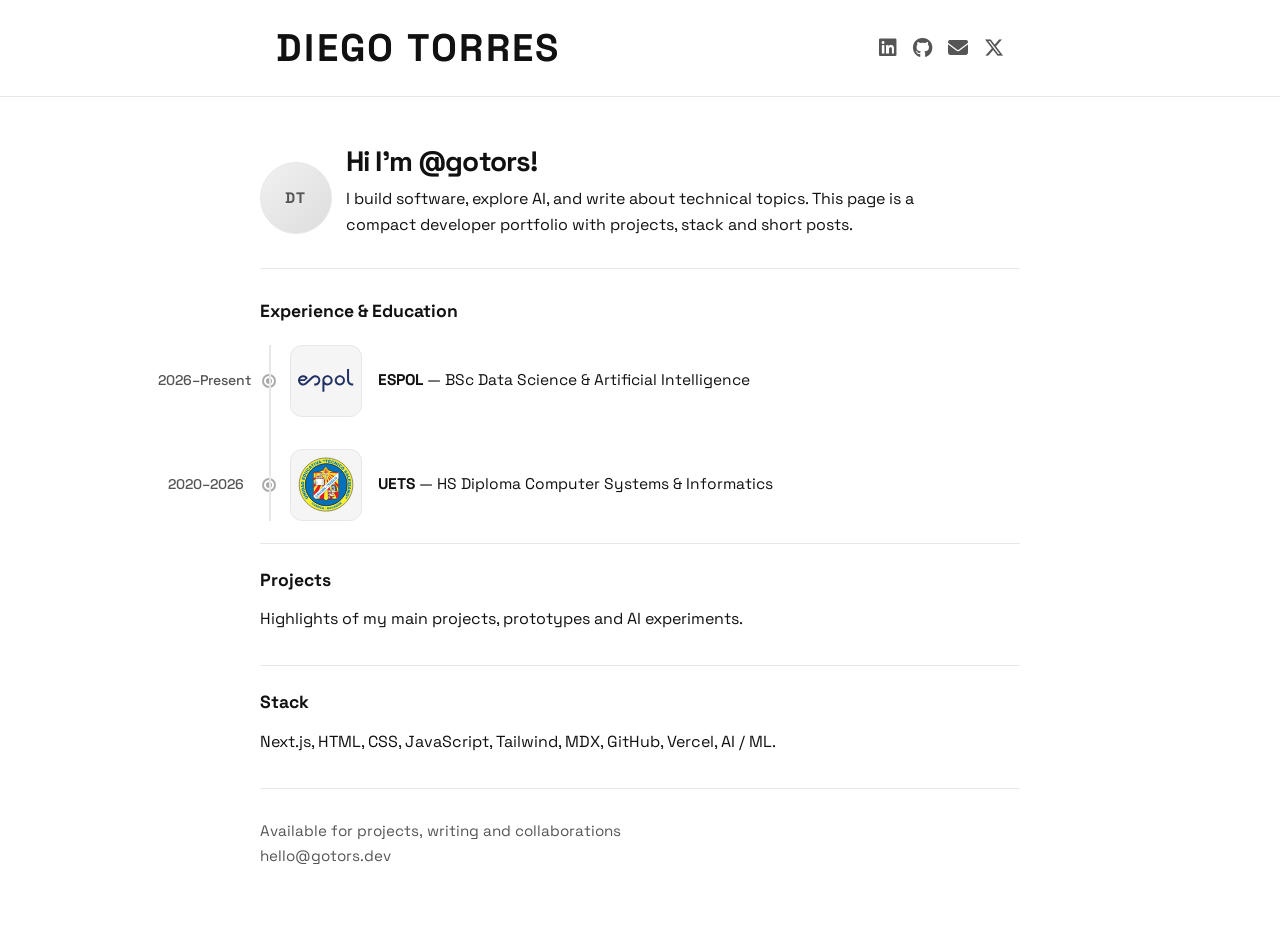
==== index.html @ 2c31573a "Initial commit: portfolio website with education timeline and branding" ====
<!doctype html>
<html lang="en">
  <head>
    <meta charset="utf-8" />
    <meta name="viewport" content="width=device-width, initial-scale=1" />
    <title>gotors — portafolio</title>
    <meta name="description" content="Portafolio simple de Diego Torres, gotors." />
    <link rel="preconnect" href="https://fonts.googleapis.com" />
    <link rel="preconnect" href="https://fonts.gstatic.com" crossorigin />
    <link href="https://fonts.googleapis.com/css2?family=Space+Grotesk:wght@400;500;700&display=swap" rel="stylesheet" />
    <link rel="stylesheet" href="https://cdnjs.cloudflare.com/ajax/libs/font-awesome/6.5.2/css/all.min.css" />
    <link rel="stylesheet" href="styles.css" />
  </head>
  <body>
    <header class="site-title">
      <h1>DIEGO TORRES</h1>
      <div class="site-social" aria-label="Social links">
        <a href="https://www.linkedin.com/in/diego-tv" target="_blank" rel="noreferrer" aria-label="LinkedIn">
          <i class="fa-brands fa-linkedin"></i>
        </a>
        <a href="https://github.com/gotors" target="_blank" rel="noreferrer" aria-label="GitHub">
          <i class="fa-brands fa-github"></i>
        </a>
        <a href="mailto:hello@gotors.dev" aria-label="Email">
          <i class="fa-solid fa-envelope"></i>
        </a>
        <a href="https://x.com/gotors31" target="_blank" rel="noreferrer" aria-label="X">
          <i class="fa-brands fa-x-twitter"></i>
        </a>
      </div>
    </header>
    <hr class="divider" />

    <main class="page-shell">
      <header class="header">
        <div class="brand-row">
          <div class="avatar" aria-hidden="true">DT</div>
          <div>
            <h1 class="name">Hi I'm @gotors!</h1>
             <p>
          I build software, explore AI, and write about technical topics. This page
          is a compact developer portfolio with projects, stack and short posts.
        </p>
          </div>
        </div>
      </header>



      <section id="experience-timeline">
        <h2>Experience & Education</h2>
        <div class="timeline-container">
          <div class="timeline-line-bar"></div>
          <div class="timeline">

            <article class="timeline-item">
              <div class="tl-date">2026–Present</div>
              <div class="tl-dot"></div>
              <div class="tl-logo-wrap">
                <img src="public/espol.svg" alt="ESPOL logo" class="tl-logo" />
              </div>
              <div class="tl-content">
                <p><strong>ESPOL</strong> —  BSc Data Science &amp; Artificial Intelligence</p>
              </div>
            </article>

            <article class="timeline-item">
              <div class="tl-date">2020–2026</div>
              <div class="tl-dot"></div>
              <div class="tl-logo-wrap">
                <img src="public/UETS.svg" alt="UETS logo" class="tl-logo" />
              </div>
              <div class="tl-content">
                <p><strong>UETS</strong> — HS Diploma Computer Systems & Informatics</p>
              </div>
            </article>

          </div>
        </div>
      </section>

      <section>
        <h2>Projects</h2>
        <p>
          Highlights of my main projects, prototypes and AI experiments.
        </p>
      </section>

      <section>
        <h2>Stack</h2>
        <p>
          Next.js, HTML, CSS, JavaScript, Tailwind, MDX, GitHub, Vercel, AI / ML.
        </p>
      </section>

      <footer class="footer">
        <p>Available for projects, writing and collaborations <br/> hello@gotors.dev</p>
      </footer>
    </main>
  </body>
</html>
---- styles.css ----
:root {
  color-scheme: light;
  --text: #111111;
  --muted: #555555;
  --line: #e7e7e7;
  --soft: #f5f5f5;
  --bs-espol: #223265;
}

* {
  box-sizing: border-box;
}

body {
  margin: 0;
  min-height: 100vh;
  font-family: "Space Grotesk", Arial, Helvetica, sans-serif;
  background: #ffffff;
  color: var(--text);
  line-height: 1.6;
}

a {
  color: inherit;
}

.page-shell {
  width: min(760px, calc(100% - 32px));
  margin: 0 auto;
  padding: 32px 0 48px;
}

/* ── Site title bar ── */
.site-title {
  width: min(760px, calc(100% - 32px));
  margin: 0 auto;
  padding: 24px 16px;
  background: transparent;
  display: flex;
  align-items: center;
  justify-content: space-between;
  height: 96px;
}

.site-title h1 {
  margin: 0;
  font-size: clamp(1.6rem, 3.5vw, 2.4rem);
  letter-spacing: 0.06em;
}

/* Social icons next to DIEGO TORRES */
.site-social {
  display: flex;
  align-items: center;
  gap: 16px;
  color: var(--muted);
}

.site-social a {
  text-decoration: none;
  color: var(--muted);
  font-size: 1.25rem;
  transition: color 0.15s;
}

.site-social a:hover {
  color: var(--text);
}

.divider {
  border: 0;
  border-top: 1px solid var(--line);
  margin: 0 0 18px;
}

/* ── Page header (avatar + bio) ── */
.header {
  display: flex;
  align-items: center;
  justify-content: space-between;
  gap: 16px;
  padding-bottom: 18px;
  margin-bottom: 28px;
  border-bottom: 1px solid var(--line);
}

.brand-row {
  display: flex;
  align-items: center;
  gap: 14px;
}

.avatar {
  width: 72px;
  height: 72px;
  border-radius: 50%;
  display: grid;
  place-items: center;
  background: linear-gradient(135deg, #f1f1f1, #dddddd);
  border: 1px solid var(--line);
  color: var(--muted);
  font-size: 0.95rem;
  font-weight: 700;
  letter-spacing: 0.08em;
}

.name {
  margin: 0 0 10px;
  font-size: 1.75rem;
  font-weight: 700;
  letter-spacing: -0.03em;
}

/* Old in-header social links (hidden now that we moved them to site-title) */
.header-links {
  display: none;
}

/* ── Sections ── */
section {
  padding: 0 0 22px;
  margin-bottom: 22px;
  border-bottom: 1px solid var(--line);
}

/* ── Timeline ── */
.timeline-container {
  position: relative;
  margin-top: 20px;
  /* Pull left so the date column sits outside the text flow */
  margin-left: -102px;
  padding-left: 0;
}

/* Vertical line: after date (90px) + gap (12px) + half dot (9px) = 111px from container left */
.timeline-line-bar {
  position: absolute;
  left: 111px;
  top: 0;
  bottom: 0;
  width: 2px;
  background: var(--line);
}

.timeline {
  display: grid;
  gap: 32px;
}

/* Each row: date | dot | logo | text */
.timeline-item {
  display: grid;
  grid-template-columns: 90px 18px 72px 1fr;
  align-items: center;
  gap: 0 12px;
}

/* Date column — right-aligned, muted */
.tl-date {
  text-align: right;
  font-size: 0.88rem;
  color: var(--muted);
  font-weight: 500;
  white-space: nowrap;
  padding-right: 4px;
}

/* Dot on the timeline */
.tl-dot {
  width: 10px;
  height: 10px;
  border-radius: 50%;
  background: #aaa;
  border: 2px solid #fff;
  box-shadow: 0 0 0 2px #aaa;
  justify-self: center;
}

/* Logo box */
.tl-logo-wrap {
  width: 72px;
  height: 72px;
  border-radius: 12px;
  border: 1px solid var(--line);
  background: var(--soft);
  display: flex;
  align-items: center;
  justify-content: center;
  overflow: hidden;
  flex-shrink: 0;
}

.tl-logo {
  width: 56px;
  height: 56px;
  object-fit: contain;
}

/* Description */
.tl-content {
  padding-left: 4px;
}

.tl-content p {
  margin: 0;
  font-size: 0.97rem;
  color: var(--text);
}

/* ── Typography ── */
h1,
h2,
p {
  margin: 0 0 12px;
}

h1 {
  font-size: clamp(2rem, 5vw, 3.2rem);
  line-height: 1.05;
  letter-spacing: -0.03em;
}

h2 {
  font-size: 1.1rem;
  font-weight: 700;
}

p {
  max-width: 64ch;
}

/* ── Footer ── */
.footer {
  border: 0;
  margin: 0;
  padding: 8px 0 0;
  color: var(--muted);
  font-size: 0.95rem;
}

/* ── Mobile ── */
@media (max-width: 560px) {
  .page-shell {
    width: min(100% - 24px, 760px);
    padding-top: 20px;
  }

  .site-title {
    height: auto;
    padding: 16px;
  }

  .site-social a {
    font-size: 1.1rem;
  }

  .header {
    align-items: flex-start;
    flex-direction: column;
  }

  h1 {
    font-size: 1.8rem;
  }

  .avatar {
    width: 58px;
    height: 58px;
  }

  /* On small screens collapse date into content to avoid overflow */
  .timeline-container {
    margin-left: 0;
  }

  .timeline-item {
    grid-template-columns: 14px 56px 1fr;
  }

  .tl-date {
    display: none;
  }

  .tl-logo-wrap {
    width: 56px;
    height: 56px;
  }

  .tl-logo {
    width: 42px;
    height: 42px;
  }

  .timeline-line-bar {
    left: 7px;
  }
}
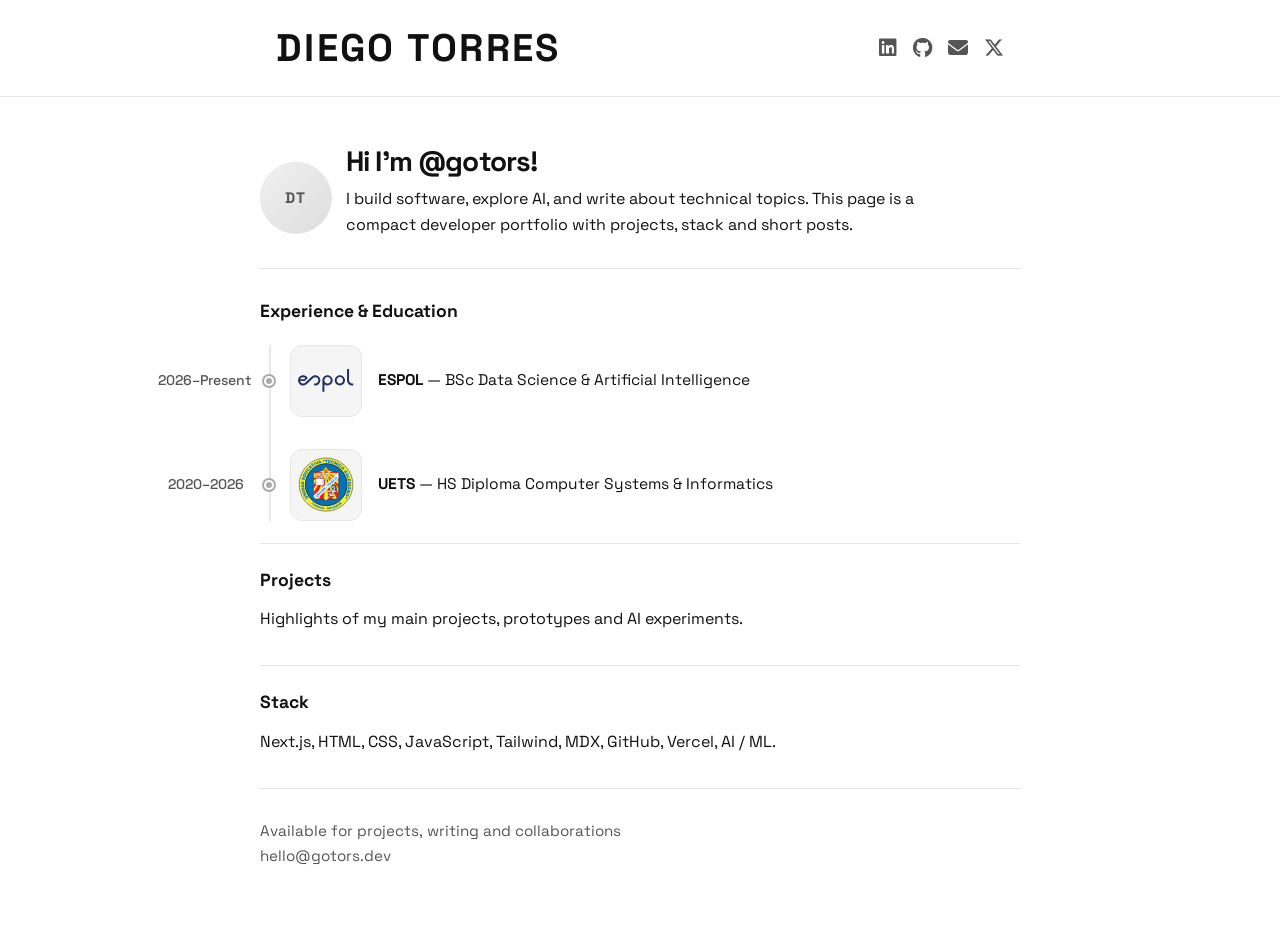
==== commit 8f8815db: "Add favicon and update styles for improved layout" ====
--- a/index.html
+++ b/index.html
@@ -5,6 +5,7 @@
     <meta name="viewport" content="width=device-width, initial-scale=1" />
     <title>gotors — portafolio</title>
     <meta name="description" content="Portafolio simple de Diego Torres, gotors." />
+    <link rel="icon" type="image/svg+xml" href="favicon.svg" />
     <link rel="preconnect" href="https://fonts.googleapis.com" />
     <link rel="preconnect" href="https://fonts.gstatic.com" crossorigin />
     <link href="https://fonts.googleapis.com/css2?family=Space+Grotesk:wght@400;500;700&display=swap" rel="stylesheet" />
--- a/styles.css
+++ b/styles.css
@@ -174,6 +174,8 @@
   border: 2px solid #fff;
   box-shadow: 0 0 0 2px #aaa;
   justify-self: center;
+  position: relative;
+  z-index: 1;
 }
 
 /* Logo box */
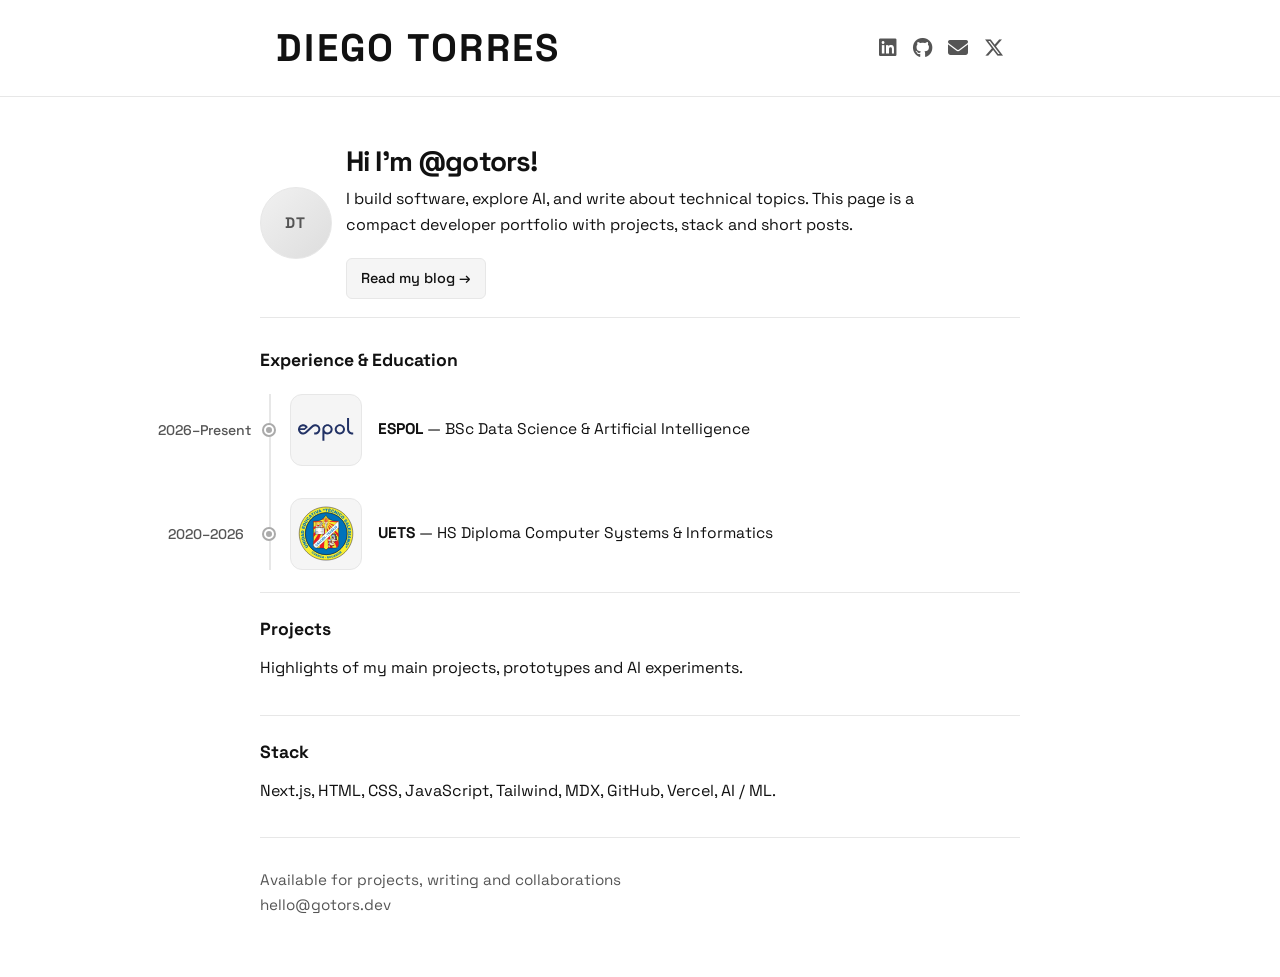
==== commit 41c7ef57: "Add blog button to header" ====
--- a/index.html
+++ b/index.html
@@ -42,6 +42,7 @@
           I build software, explore AI, and write about technical topics. This page
           is a compact developer portfolio with projects, stack and short posts.
         </p>
+            <a href="blog/" class="btn-blog">Read my blog →</a>
           </div>
         </div>
       </header>
--- a/styles.css
+++ b/styles.css
@@ -109,6 +109,25 @@
   font-size: 1.75rem;
   font-weight: 700;
   letter-spacing: -0.03em;
+}
+
+.btn-blog {
+  display: inline-block;
+  margin-top: 8px;
+  padding: 8px 14px;
+  background: var(--soft);
+  border: 1px solid var(--line);
+  border-radius: 6px;
+  font-size: 0.9rem;
+  font-weight: 500;
+  text-decoration: none;
+  color: var(--text);
+  transition: all 0.15s;
+}
+
+.btn-blog:hover {
+  background: var(--line);
+  border-color: var(--muted);
 }
 
 /* Old in-header social links (hidden now that we moved them to site-title) */
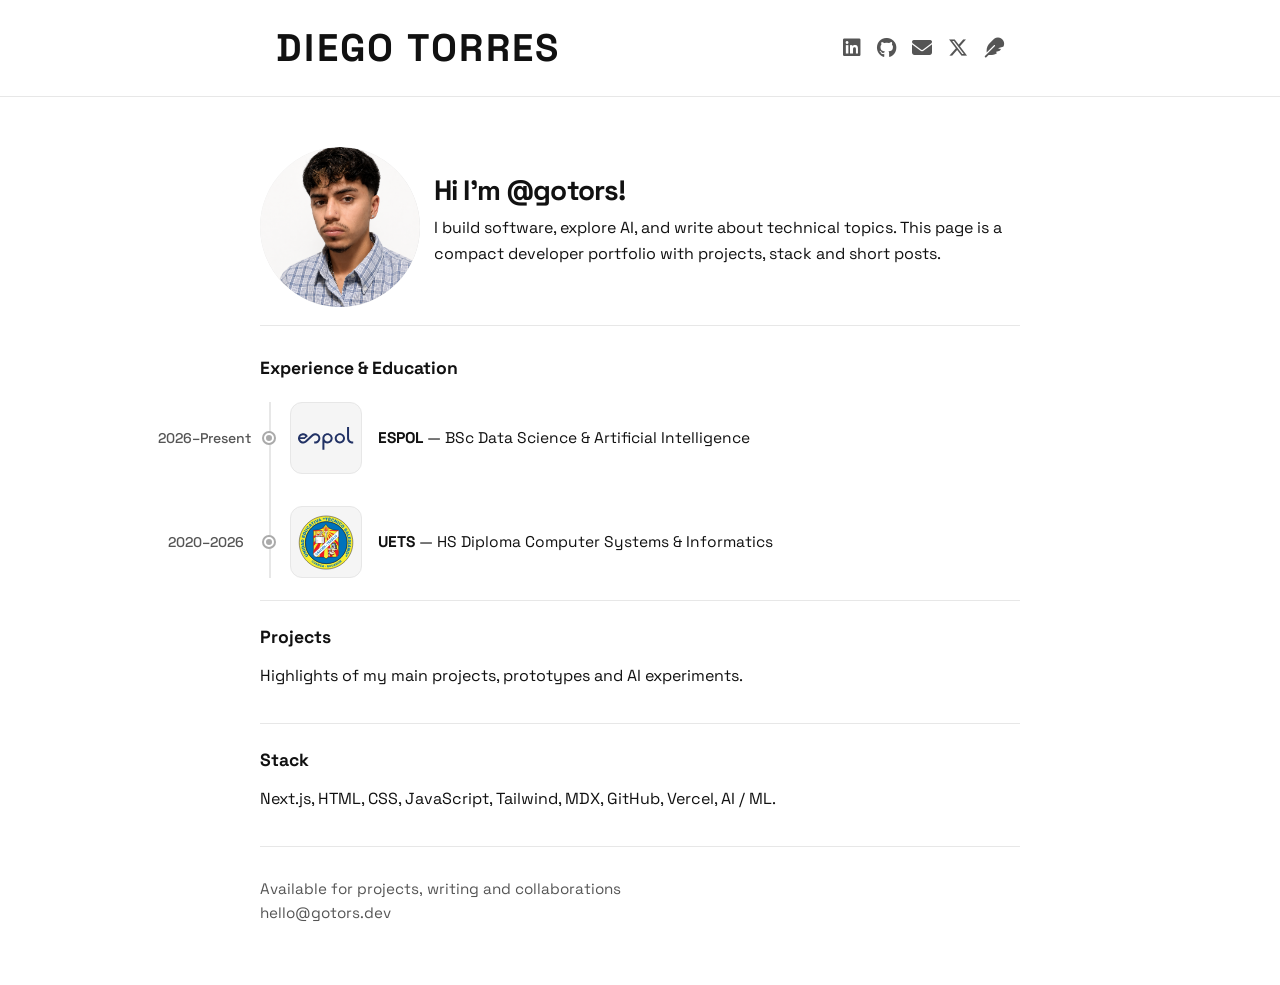
==== commit 6d9aa62d: "Update title and add blog link; replace avatar text with image" ====
--- a/index.html
+++ b/index.html
@@ -3,7 +3,7 @@
   <head>
     <meta charset="utf-8" />
     <meta name="viewport" content="width=device-width, initial-scale=1" />
-    <title>gotors — portafolio</title>
+    <title>Gotors</title>
     <meta name="description" content="Portafolio simple de Diego Torres, gotors." />
     <link rel="icon" type="image/svg+xml" href="favicon.svg" />
     <link rel="preconnect" href="https://fonts.googleapis.com" />
@@ -28,6 +28,9 @@
         <a href="https://x.com/gotors31" target="_blank" rel="noreferrer" aria-label="X">
           <i class="fa-brands fa-x-twitter"></i>
         </a>
+        <a href="blog/" class="btn-blog-icon" aria-label="Blog">
+          <i class="fa-solid fa-feather"></i>
+        </a>
       </div>
     </header>
     <hr class="divider" />
@@ -35,14 +38,15 @@
     <main class="page-shell">
       <header class="header">
         <div class="brand-row">
-          <div class="avatar" aria-hidden="true">DT</div>
+          <div class="avatar">
+            <img src="public/me.png" alt="Diego Torres" class="avatar-img" />
+          </div>
           <div>
             <h1 class="name">Hi I'm @gotors!</h1>
              <p>
           I build software, explore AI, and write about technical topics. This page
           is a compact developer portfolio with projects, stack and short posts.
         </p>
-            <a href="blog/" class="btn-blog">Read my blog →</a>
           </div>
         </div>
       </header>
--- a/styles.css
+++ b/styles.css
@@ -67,6 +67,13 @@
   color: var(--text);
 }
 
+.btn-blog-icon {
+  display: flex;
+  align-items: center;
+  justify-content: center;
+}
+
+
 .divider {
   border: 0;
   border-top: 1px solid var(--line);
@@ -91,17 +98,20 @@
 }
 
 .avatar {
-  width: 72px;
-  height: 72px;
+  width: 160px;
+  height: 160px;
+  min-width: 160px;
+  min-height: 160px;
   border-radius: 50%;
-  display: grid;
-  place-items: center;
+  display: block;
   background: linear-gradient(135deg, #f1f1f1, #dddddd);
-  border: 1px solid var(--line);
+  border: none;
   color: var(--muted);
   font-size: 0.95rem;
   font-weight: 700;
   letter-spacing: 0.08em;
+  overflow: hidden;
+  flex-shrink: 0;
 }
 
 .name {
@@ -111,23 +121,20 @@
   letter-spacing: -0.03em;
 }
 
-.btn-blog {
-  display: inline-block;
-  margin-top: 8px;
-  padding: 8px 14px;
-  background: var(--soft);
-  border: 1px solid var(--line);
-  border-radius: 6px;
-  font-size: 0.9rem;
-  font-weight: 500;
-  text-decoration: none;
-  color: var(--text);
-  transition: all 0.15s;
-}
-
-.btn-blog:hover {
-  background: var(--line);
-  border-color: var(--muted);
+/* Avatar image inside .avatar */
+.avatar-img {
+  width: 100%;
+  height: 100%;
+  display: block;
+  object-fit: cover;
+  object-position: center;
+  border-radius: 50%;
+}
+
+.btn-blog-icon {
+  display: flex;
+  align-items: center;
+  justify-content: center;
 }
 
 /* Old in-header social links (hidden now that we moved them to site-title) */
@@ -285,8 +292,10 @@
   }
 
   .avatar {
-    width: 58px;
-    height: 58px;
+    width: 128px;
+    height: 128px;
+    min-width: 128px;
+    min-height: 128px;
   }
 
   /* On small screens collapse date into content to avoid overflow */
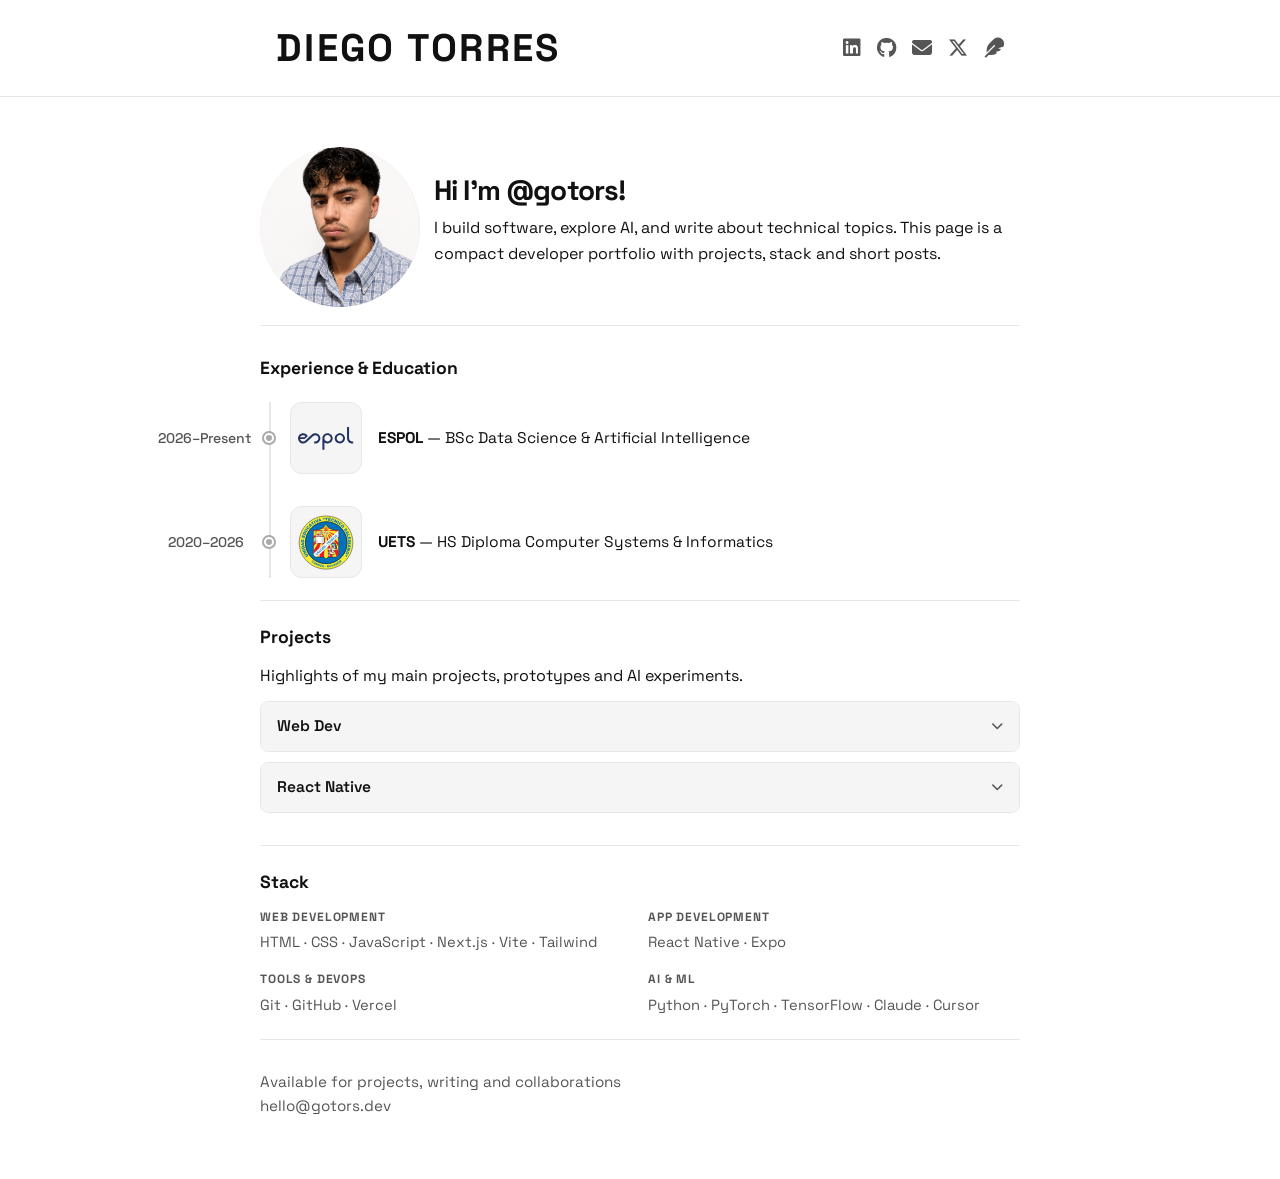
==== commit a57fd2e7: "Add collapsible project sections for Web Dev and React Native Co-Authored-By: Claude Sonnet 4.6 <nor" ====
--- a/index.html
+++ b/index.html
@@ -13,7 +13,20 @@
     <link rel="stylesheet" href="styles.css" />
   </head>
   <body>
-    <header class="site-title">
+    <nav class="site-nav-sticky" id="stickyNav" aria-hidden="true">
+      <div class="site-nav-sticky-inner">
+        <h2>DIEGO TORRES</h2>
+        <div class="site-social" aria-label="Social links">
+          <a href="https://www.linkedin.com/in/diego-tv" target="_blank" rel="noreferrer" aria-label="LinkedIn"><i class="fa-brands fa-linkedin"></i></a>
+          <a href="https://github.com/gotors" target="_blank" rel="noreferrer" aria-label="GitHub"><i class="fa-brands fa-github"></i></a>
+          <a href="mailto:hello@gotors.dev" aria-label="Email"><i class="fa-solid fa-envelope"></i></a>
+          <a href="https://x.com/gotors31" target="_blank" rel="noreferrer" aria-label="X"><i class="fa-brands fa-x-twitter"></i></a>
+          <a href="blog/" aria-label="Blog"><i class="fa-solid fa-feather"></i></a>
+        </div>
+      </div>
+    </nav>
+
+    <header class="site-title" id="siteHeader">
       <h1>DIEGO TORRES</h1>
       <div class="site-social" aria-label="Social links">
         <a href="https://www.linkedin.com/in/diego-tv" target="_blank" rel="noreferrer" aria-label="LinkedIn">
@@ -85,23 +98,94 @@
         </div>
       </section>
 
-      <section>
+      <section id="projects">
         <h2>Projects</h2>
         <p>
           Highlights of my main projects, prototypes and AI experiments.
         </p>
+
+        <details class="project-group">
+          <summary class="project-group-summary">
+            <span>Web Dev</span>
+            <i class="fa-solid fa-chevron-down project-chevron"></i>
+          </summary>
+          <div class="project-group-body">
+              <div class="project-list">
+                <a href="https://chakana.gavanti.org" target="_blank" rel="noopener noreferrer" class="project-item">
+                  <span class="project-name">chakana.gavanti.org</span>
+                  <i class="fa-solid fa-arrow-up-right-from-square project-ext"></i>
+                </a>
+                <a href="https://tecnibus.vercel.app" target="_blank" rel="noopener noreferrer" class="project-item">
+                  <span class="project-name">tecnibus.vercel.app</span>
+                  <i class="fa-solid fa-arrow-up-right-from-square project-ext"></i>
+                <a href="https://gavanti.org" target="_blank" rel="noopener noreferrer" class="project-item">
+                  <span class="project-name">gavanti.org</span>
+                  <i class="fa-solid fa-arrow-up-right-from-square project-ext"></i>
+                </a>
+              </div>
+          </div>
+        </details>
+
+        <details class="project-group">
+          <summary class="project-group-summary">
+            <span>React Native</span>
+            <i class="fa-solid fa-chevron-down project-chevron"></i>
+          </summary>
+          <div class="project-group-body">
+
+            <div class="project-subgroup">
+              <span class="project-tag">App</span>
+              <div class="project-list">
+                <div class="project-item project-item--plain">
+                  <span class="project-name">Tecnibus</span>
+                  <span class="project-meta">— Mobile app · More info coming soon</span>
+                </div>
+              </div>
+            </div>
+
+          </div>
+        </details>
+
       </section>
 
       <section>
         <h2>Stack</h2>
-        <p>
-          Next.js, HTML, CSS, JavaScript, Tailwind, MDX, GitHub, Vercel, AI / ML.
-        </p>
+        <div class="stack-grid">
+          <div class="stack-group">
+            <span class="project-tag">Web Development</span>
+            <p class="stack-items">HTML · CSS · JavaScript · Next.js · Vite · Tailwind</p>
+          </div>
+          <div class="stack-group">
+            <span class="project-tag">App Development</span>
+            <p class="stack-items">React Native · Expo</p>
+          </div>
+          <div class="stack-group">
+            <span class="project-tag">Tools & DevOps</span>
+            <p class="stack-items">Git · GitHub · Vercel</p>
+          </div>
+          <div class="stack-group">
+            <span class="project-tag">AI & ML</span>
+            <p class="stack-items">Python · PyTorch · TensorFlow · Claude · Cursor</p>
+          </div>
+        </div>
       </section>
 
       <footer class="footer">
         <p>Available for projects, writing and collaborations <br/> hello@gotors.dev</p>
       </footer>
     </main>
+    <script>
+      const nav = document.getElementById('stickyNav');
+      const header = document.getElementById('siteHeader');
+      const observer = new IntersectionObserver(
+        ([entry]) => {
+          const show = !entry.isIntersecting;
+          nav.classList.toggle('visible', show);
+          nav.setAttribute('aria-hidden', String(!show));
+        },
+        { threshold: 0 }
+      );
+      observer.observe(header);
+    </script>
   </body>
 </html>
--- a/styles.css
+++ b/styles.css
@@ -40,12 +40,62 @@
   align-items: center;
   justify-content: space-between;
   height: 96px;
+  transition: all 0.25s ease;
 }
 
 .site-title h1 {
   margin: 0;
   font-size: clamp(1.6rem, 3.5vw, 2.4rem);
   letter-spacing: 0.06em;
+  transition: font-size 0.25s ease;
+}
+
+/* ── Sticky top nav ── */
+.site-nav-sticky {
+  position: fixed;
+  top: 0;
+  left: 0;
+  right: 0;
+  z-index: 100;
+  background: rgba(255, 255, 255, 0.92);
+  backdrop-filter: blur(10px);
+  -webkit-backdrop-filter: blur(10px);
+  border-bottom: 1px solid var(--line);
+  transform: translateY(-100%);
+  opacity: 0;
+  transition: transform 0.25s ease, opacity 0.2s ease;
+  pointer-events: none;
+}
+
+.site-nav-sticky.visible {
+  transform: translateY(0);
+  opacity: 1;
+  pointer-events: auto;
+}
+
+.site-nav-sticky-inner {
+  width: min(760px, calc(100% - 32px));
+  margin: 0 auto;
+  padding: 10px 16px;
+  display: flex;
+  align-items: center;
+  justify-content: space-between;
+}
+
+.site-nav-sticky-inner h2 {
+  margin: 0;
+  font-size: 0.95rem;
+  font-weight: 700;
+  letter-spacing: 0.06em;
+  color: var(--text);
+}
+
+.site-nav-sticky .site-social {
+  gap: 14px;
+}
+
+.site-nav-sticky .site-social a {
+  font-size: 1rem;
 }
 
 /* Social icons next to DIEGO TORRES */
@@ -73,6 +123,48 @@
   justify-content: center;
 }
 
+
+.site-title.has-back {
+  width: 100%;
+  padding-left: max(24px, calc((100% - 760px) / 2 + 16px));
+  position: relative;
+}
+
+.back-home {
+  position: absolute;
+  left: 24px;
+  text-decoration: none;
+  color: var(--muted);
+  font-size: 1.1rem;
+  transition: color 0.15s;
+}
+
+.back-home:hover {
+  color: var(--text);
+}
+
+@media (max-width: 560px) {
+  .site-title.has-back {
+    position: static;
+    display: flex;
+    flex-direction: row;
+    align-items: center;
+    justify-content: flex-start;
+    gap: 12px;
+    padding-left: 16px;
+    padding-right: 16px;
+  }
+
+  .site-title.has-back h1 {
+    margin: 0;
+    font-size: 1.4rem;
+  }
+
+  .back-home {
+    position: static;
+    flex-shrink: 0;
+  }
+}
 
 .divider {
   border: 0;
@@ -257,6 +349,111 @@
   max-width: 64ch;
 }
 
+/* ── Projects accordion ── */
+.project-group {
+  border: 1px solid var(--line);
+  border-radius: 8px;
+  margin-bottom: 10px;
+  overflow: hidden;
+}
+
+.project-group-summary {
+  display: flex;
+  align-items: center;
+  justify-content: space-between;
+  padding: 12px 16px;
+  cursor: pointer;
+  font-weight: 600;
+  font-size: 0.97rem;
+  list-style: none;
+  user-select: none;
+  background: var(--soft);
+}
+
+.project-group-summary::-webkit-details-marker {
+  display: none;
+}
+
+.project-chevron {
+  font-size: 0.75rem;
+  color: var(--muted);
+  transition: transform 0.2s;
+}
+
+details[open] .project-chevron {
+  transform: rotate(180deg);
+}
+
+.project-group-body {
+  padding: 14px 16px;
+  display: flex;
+  flex-direction: column;
+  gap: 14px;
+}
+
+.project-subgroup {
+  display: flex;
+  flex-direction: column;
+  gap: 6px;
+}
+
+.project-tag {
+  font-size: 0.75rem;
+  font-weight: 700;
+  letter-spacing: 0.07em;
+  text-transform: uppercase;
+  color: var(--muted);
+}
+
+.project-list {
+  display: flex;
+  flex-direction: column;
+  gap: 4px;
+}
+
+.project-item {
+  display: flex;
+  align-items: center;
+  gap: 8px;
+  text-decoration: none;
+  color: var(--text);
+  font-size: 0.95rem;
+  padding: 6px 0;
+  border-bottom: 1px solid var(--line);
+  transition: color 0.15s;
+}
+
+.project-item:last-child {
+  border-bottom: none;
+}
+
+.project-item:hover {
+  color: var(--muted);
+}
+
+.project-item--plain {
+  cursor: default;
+}
+
+.project-item--plain:hover {
+  color: var(--text);
+}
+
+.project-name {
+  font-weight: 500;
+}
+
+.project-meta {
+  font-size: 0.88rem;
+  color: var(--muted);
+}
+
+.project-ext {
+  font-size: 0.7rem;
+  color: var(--muted);
+  margin-left: auto;
+}
+
 /* ── Footer ── */
 .footer {
   border: 0;
@@ -264,6 +461,76 @@
   padding: 8px 0 0;
   color: var(--muted);
   font-size: 0.95rem;
+}
+
+/* ── Stack grid ── */
+.stack-grid {
+  display: grid;
+  grid-template-columns: 1fr 1fr;
+  gap: 16px;
+  margin-top: 12px;
+}
+
+.stack-group {
+  display: flex;
+  flex-direction: column;
+  gap: 4px;
+}
+
+.stack-items {
+  font-size: 0.92rem;
+  color: var(--muted);
+  margin: 0;
+}
+
+@media (max-width: 480px) {
+  .stack-grid {
+    grid-template-columns: 1fr;
+  }
+}
+
+/* ── Blog post list ── */
+.blog-post-item {
+  padding: 14px 0;
+  border-bottom: 1px solid var(--line);
+}
+
+.blog-post-item:last-child {
+  border-bottom: none;
+}
+
+.blog-post-date {
+  font-size: 0.82rem;
+  color: var(--muted);
+  margin: 0 0 2px;
+}
+
+.blog-post-title {
+  font-size: 1rem;
+  font-weight: 600;
+  margin: 0 0 4px;
+}
+
+.blog-post-title a {
+  text-decoration: none;
+}
+
+.blog-post-title a:hover {
+  text-decoration: underline;
+}
+
+.blog-ext-icon {
+  font-size: 0.65rem;
+  color: var(--muted);
+  vertical-align: middle;
+  margin-left: 4px;
+}
+
+.blog-post-desc {
+  font-size: 0.9rem;
+  color: var(--muted);
+  margin: 0;
+  max-width: 60ch;
 }
 
 /* ── Mobile ── */
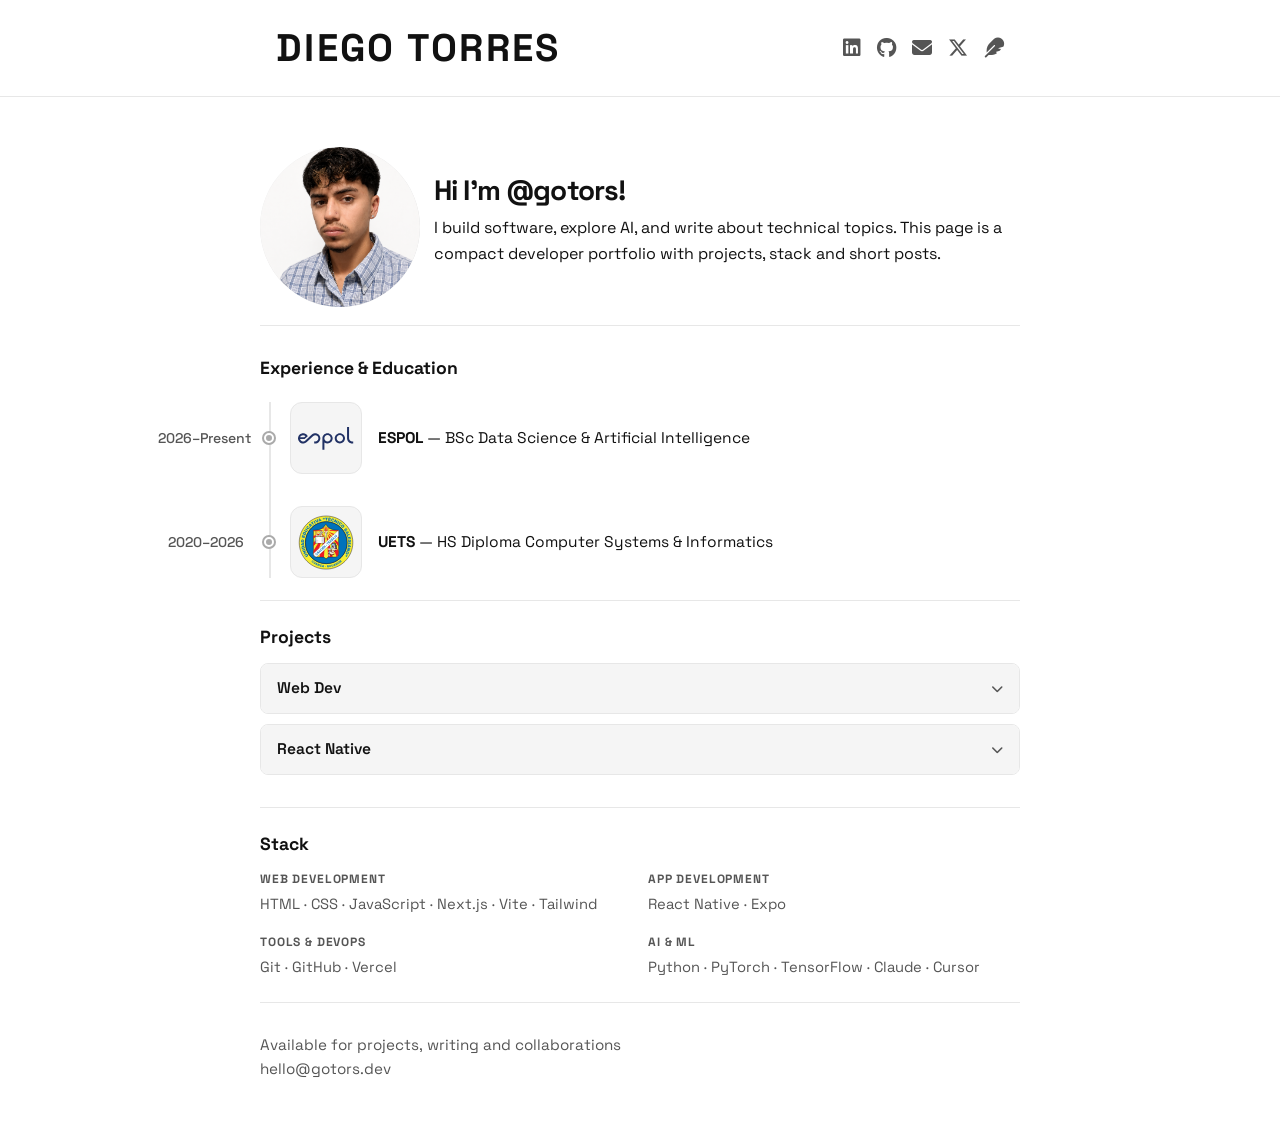
==== commit cdbc8dd5: "Remove project description from the projects section in index.html" ====
--- a/index.html
+++ b/index.html
@@ -100,10 +100,6 @@
 
       <section id="projects">
         <h2>Projects</h2>
-        <p>
-          Highlights of my main projects, prototypes and AI experiments.
-        </p>
-
         <details class="project-group">
           <summary class="project-group-summary">
             <span>Web Dev</span>
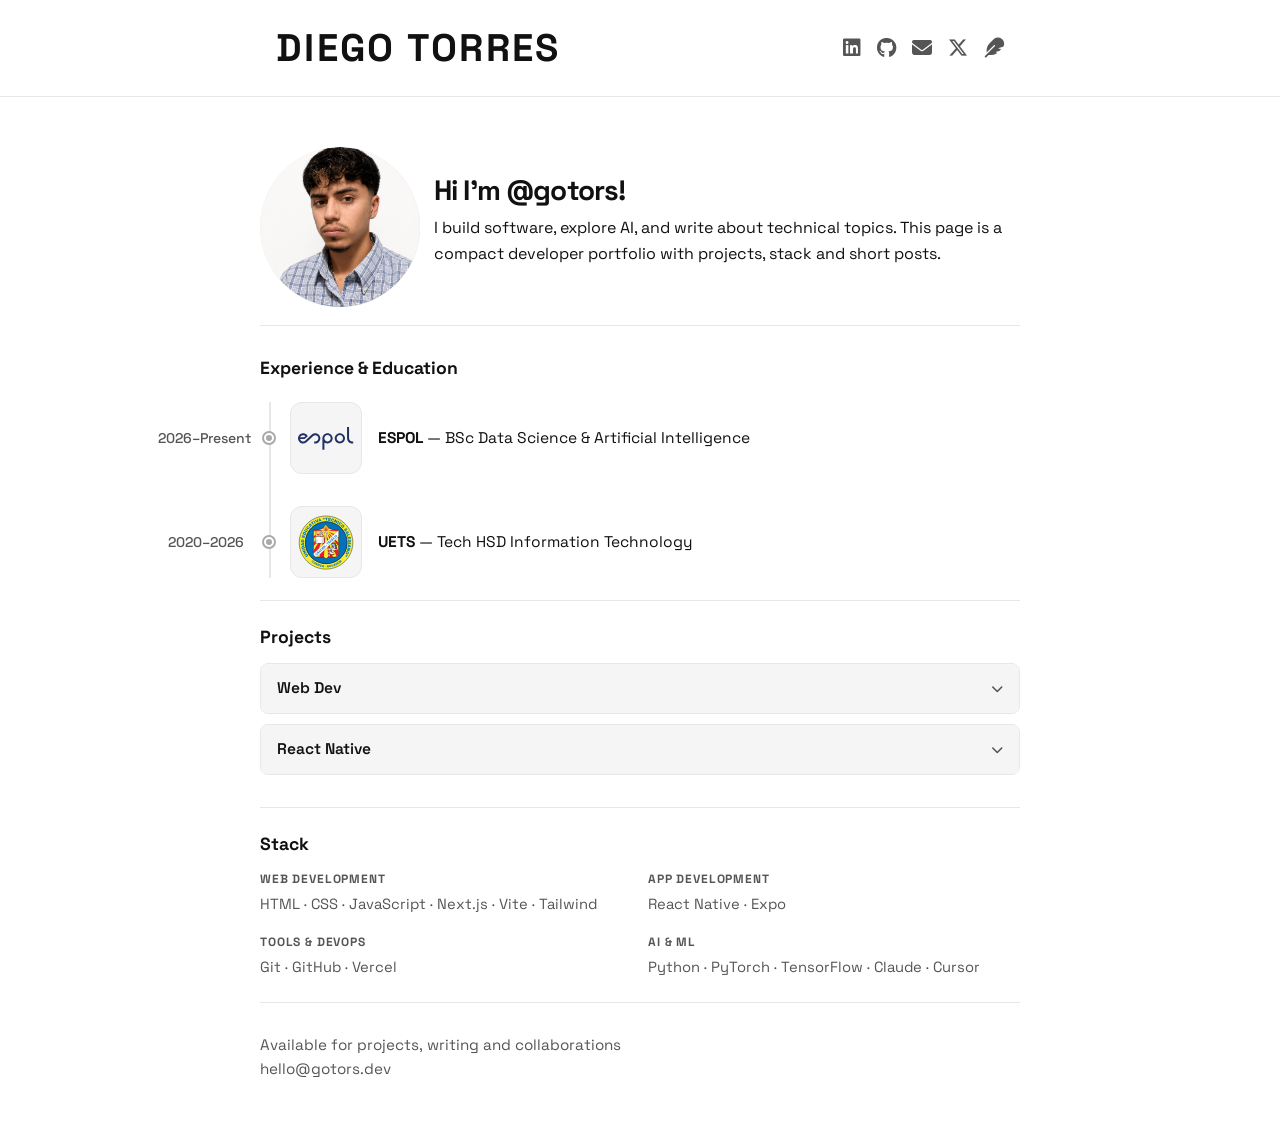
==== commit b4337fce: "Update UETS description in education section of index.html" ====
--- a/index.html
+++ b/index.html
@@ -90,7 +90,7 @@
                 <img src="public/UETS.svg" alt="UETS logo" class="tl-logo" />
               </div>
               <div class="tl-content">
-                <p><strong>UETS</strong> — HS Diploma Computer Systems & Informatics</p>
+                <p><strong>UETS</strong> — Tech HSD Information Technology</p>
               </div>
             </article>
 
